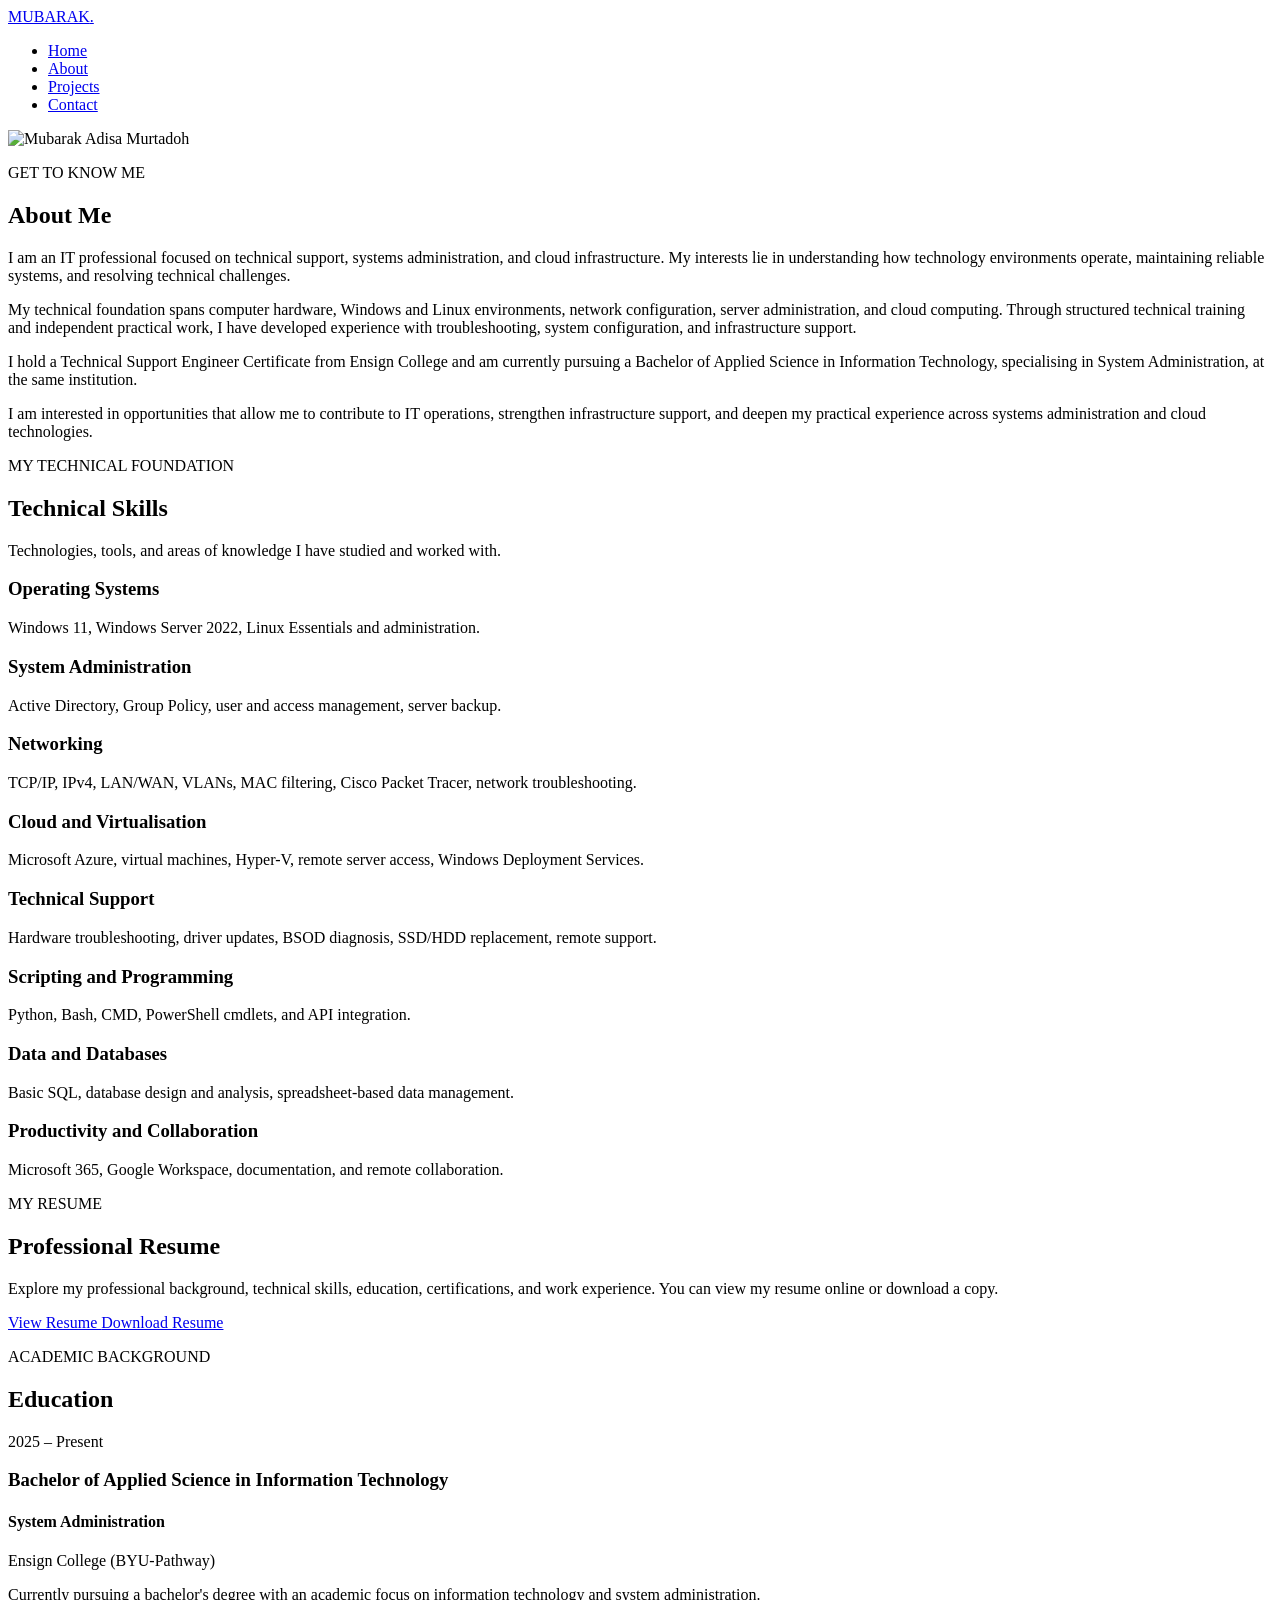
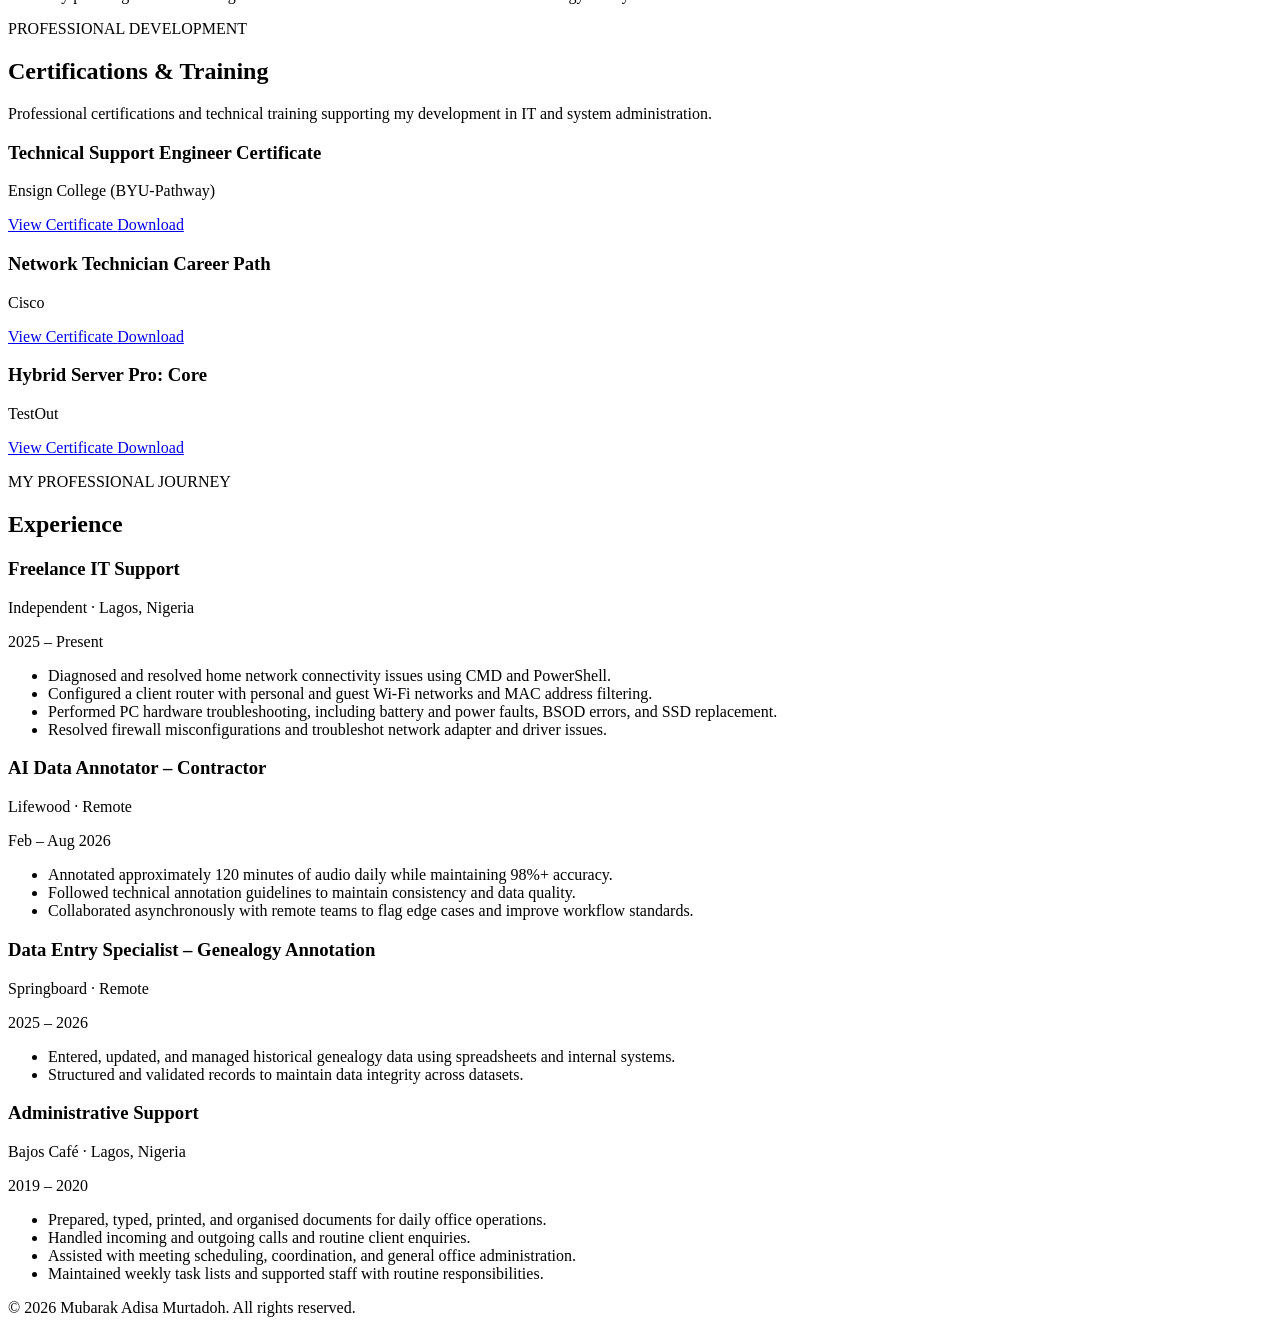
==== about.html @ 5ef5fb61 "Replace old portfolio with redesigned multi-page website" ====
<!DOCTYPE html>
<html lang="en">

<head>
    <meta charset="UTF-8">
    <meta name="viewport" content="width=device-width, initial-scale=1.0">

    <meta name="description" content="Learn about Mubarak Adisa Murtadoh, his IT background, technical skills, education, and professional experience.">

    <title>About Me | Mubarak Adisa Murtadoh</title>

    <link rel="stylesheet" href="styles/style.css">
    <link rel="stylesheet" href="styles/about.css">
</head>

<body>

    <!-- Navigation -->
    <header class="site-header">
        <nav class="navbar">

            <a href="index.html" class="logo">
                MUBARAK<span>.</span>
            </a>

            <ul class="nav-links">
                <li><a href="index.html">Home</a></li>
                <li><a href="about.html" class="active">About</a></li>
                <li><a href="project.html">Projects</a></li>
                <li><a href="contact.html">Contact</a></li>
            </ul>

        </nav>
    </header>


    <main>

        <!-- About Introduction -->
        <section class="about-intro">

            <div class="about-image">

                <img
                    src="images/profile.jpeg"
                    alt="Mubarak Adisa Murtadoh"
                >

            </div>

            <div class="about-content">

                <p class="section-label">GET TO KNOW ME</p>

                <h1>About Me</h1>

            <p>
                I am an IT professional focused on technical support, systems
                administration, and cloud infrastructure. My interests lie in
                understanding how technology environments operate, maintaining
                reliable systems, and resolving technical challenges.
            </p>

            <p>
                My technical foundation spans computer hardware, Windows and Linux
                environments, network configuration, server administration, and
                cloud computing. Through structured technical training and
                independent practical work, I have developed experience with
                troubleshooting, system configuration, and infrastructure support.
            </p>

            <p>
                I hold a Technical Support Engineer Certificate from Ensign College
                and am currently pursuing a Bachelor of Applied Science in
                Information Technology, specialising in System Administration,
                at the same institution.
            </p>

            <p>
                I am interested in opportunities that allow me to contribute to
                IT operations, strengthen infrastructure support, and deepen my
                practical experience across systems administration and cloud
                technologies.
            </p>

            </div>

        </section>


        <!-- Technical Skills -->
        <section class="about-section skills-section">

            <div class="section-heading">

                <p class="section-label">MY TECHNICAL FOUNDATION</p>

                <h2>Technical Skills</h2>

                <p>
                    Technologies, tools, and areas of knowledge
                    I have studied and worked with.
                </p>

            </div>


            <div class="skills-grid">

                <div class="skill-card">
                    <h3>Operating Systems</h3>
                    <p>Windows 11, Windows Server 2022, Linux Essentials and administration.</p>
                </div>

                <div class="skill-card">
                    <h3>System Administration</h3>
                    <p>Active Directory, Group Policy, user and access management, server backup.</p>
                </div>

                <div class="skill-card">
                    <h3>Networking</h3>
                    <p>TCP/IP, IPv4, LAN/WAN, VLANs, MAC filtering, Cisco Packet Tracer, network troubleshooting.</p>
                </div>

                <div class="skill-card">
                    <h3>Cloud and Virtualisation</h3>
                    <p>Microsoft Azure, virtual machines, Hyper-V, remote server access, Windows Deployment Services.</p>
                </div>

                <div class="skill-card">
                    <h3>Technical Support</h3>
                    <p>Hardware troubleshooting, driver updates, BSOD diagnosis, SSD/HDD replacement, remote support.</p>
                </div>

                <div class="skill-card">
                    <h3>Scripting and Programming</h3>
                    <p>Python, Bash, CMD, PowerShell cmdlets, and API integration.</p>
                </div>

                <div class="skill-card">
                    <h3>Data and Databases</h3>
                    <p>Basic SQL, database design and analysis, spreadsheet-based data management.</p>
                </div>

                <div class="skill-card">
                    <h3>Productivity and Collaboration</h3>
                    <p>Microsoft 365, Google Workspace, documentation, and remote collaboration.</p>
                </div>

            </div>

        </section>

        <!-- RESUME SECTION -->
        <section class="resume-section">

            <div class="resume-content">
                <span class="section-label">MY RESUME</span>

                <h2>Professional Resume</h2>

                <p>
                    Explore my professional background, technical skills,
                    education, certifications, and work experience.
                    You can view my resume online or download a copy.
                </p>

                <div class="resume-buttons">

                    <a href="documents/Mubarak-Murtadoh-CV.pdf"
                    target="_blank"
                    class="resume-view-btn">
                        View Resume
                    </a>

                    <a href="documents/Mubarak-Murtadoh-CV.pdf"
                    download="Mubarak-Murtadoh-CV.pdf"
                    class="resume-download-btn">
                        Download Resume
                    </a>

                </div>
            </div>

        </section>

            <!-- Education -->
        <section class="about-section education-section">

            <div class="section-heading">

                <p class="section-label">ACADEMIC BACKGROUND</p>

                <h2>Education</h2>

            </div>


            <div class="timeline">

                <div class="timeline-item">

                    <span class="timeline-date">2025 – Present</span>

                    <h3>Bachelor of Applied Science in Information Technology</h3>

                    <h4>System Administration</h4>

                    <p>Ensign College (BYU-Pathway)</p>

                    <p>
                        Currently pursuing a bachelor's degree with
                        an academic focus on information technology
                        and system administration.
                    </p>

                </div>

            </div>

        </section>


            <!-- CERTIFICATIONS SECTION -->
        <section class="certifications-section">

            <div class="section-heading">
                <span class="section-label">PROFESSIONAL DEVELOPMENT</span>
                <h2>Certifications & Training</h2>

                <p>
                    Professional certifications and technical training
                    supporting my development in IT and system administration.
                </p>
            </div>

            <div class="certifications-grid">

                <!-- ENSIGN CERTIFICATE -->
                <div class="certification-card">

                    <h3>Technical Support Engineer Certificate</h3>
                    <p>Ensign College (BYU-Pathway)</p>

                    <div class="certificate-actions">

                        <a
                            href="documents/certificates/Ensign-Technical-Support-Engineer.pdf"
                            target="_blank"
                            rel="noopener noreferrer"
                            class="certificate-view-btn">
                            View Certificate
                        </a>

                        <a
                            href="documents/certificates/Ensign-Technical-Support-Engineer.pdf"
                            download="Ensign-Technical-Support-Engineer.pdf">
                            Download
                        </a>

                    </div>
                </div>


                <!-- CISCO CERTIFICATE -->
                <div class="certification-card">

                    <h3>Network Technician Career Path</h3>
                    <p>Cisco</p>

                    <div class="certificate-actions">

                        <a
                            href="documents/certificates/Cisco-Network-Technician.pdf"
                            target="_blank"
                            rel="noopener noreferrer"
                            class="certificate-view-btn">
                            View Certificate
                        </a>

                        <a
                            href="documents/certificates/Cisco-Network-Technician.pdf"
                            download="Cisco-Network-Technician.pdf">
                            Download
                        </a>

                    </div>
                </div>


                <!-- TESTOUT CERTIFICATE -->
                <div class="certification-card">

                    <h3>Hybrid Server Pro: Core</h3>
                    <p>TestOut</p>

                    <div class="certificate-actions">

                        <a
                            href="documents/certificates/TestOut-Hybrid-Server-Pro.pdf"
                            target="_blank"
                            rel="noopener noreferrer"
                            class="certificate-view-btn">
                            View Certificate
                        </a>

                        <a
                            href="documents/certificates/TestOut-Hybrid-Server-Pro.pdf"
                            download="TestOut-Hybrid-Server-Pro.pdf">
                            Download
                        </a>

                    </div>
                </div>

            </div>

        </section>

        <!-- Professional Experience -->
        <section class="about-section experience-section">

            <div class="section-heading">

                <p class="section-label">MY PROFESSIONAL JOURNEY</p>

                <h2>Experience</h2>

            </div>


            <div class="experience-list">

                <article class="experience-card">

                    <div class="experience-heading">

                        <div>
                            <h3>Freelance IT Support</h3>
                            <p>Independent · Lagos, Nigeria</p>
                        </div>

                        <span>2025 – Present</span>

                    </div>

                    <ul>
                        <li>Diagnosed and resolved home network connectivity issues using CMD and PowerShell.</li>

                        <li>Configured a client router with personal and guest Wi-Fi networks and MAC address filtering.</li>

                        <li>Performed PC hardware troubleshooting, including battery and power faults, BSOD errors, and SSD replacement.</li>

                        <li>Resolved firewall misconfigurations and troubleshot network adapter and driver issues.</li>
                    </ul>

                </article>


                <article class="experience-card">

                    <div class="experience-heading">

                        <div>
                            <h3>AI Data Annotator – Contractor</h3>
                            <p>Lifewood · Remote</p>
                        </div>

                        <span>Feb – Aug 2026</span>

                    </div>

                    <ul>
                        <li>Annotated approximately 120 minutes of audio daily while maintaining 98%+ accuracy.</li>

                        <li>Followed technical annotation guidelines to maintain consistency and data quality.</li>

                        <li>Collaborated asynchronously with remote teams to flag edge cases and improve workflow standards.</li>
                    </ul>

                </article>


                <article class="experience-card">

                    <div class="experience-heading">

                        <div>
                            <h3>Data Entry Specialist – Genealogy Annotation</h3>
                            <p>Springboard · Remote</p>
                        </div>

                        <span>2025 – 2026</span>

                    </div>

                    <ul>
                        <li>Entered, updated, and managed historical genealogy data using spreadsheets and internal systems.</li>

                        <li>Structured and validated records to maintain data integrity across datasets.</li>
                    </ul>

                </article>


                <article class="experience-card">

                    <div class="experience-heading">

                        <div>
                            <h3>Administrative Support</h3>
                            <p>Bajos Café · Lagos, Nigeria</p>
                        </div>

                        <span>2019 – 2020</span>

                    </div>

                    <ul>
                        <li>Prepared, typed, printed, and organised documents for daily office operations.</li>

                        <li>Handled incoming and outgoing calls and routine client enquiries.</li>

                        <li>Assisted with meeting scheduling, coordination, and general office administration.</li>

                        <li>Maintained weekly task lists and supported staff with routine responsibilities.</li>
                    </ul>

                </article>

            </div>

        </section>

    </main>


    <!-- Footer -->
    <footer class="site-footer">

        <p>
            &copy; 2026 Mubarak Adisa Murtadoh.
            All rights reserved.
        </p>

    </footer>
    <!-- CERTIFICATE VIEWER -->
<dialog id="certificateDialog" class="certificate-dialog">

    <div class="certificate-dialog-header">

        <h2>Certificate Preview</h2>

        <button
            type="button"
            id="closeCertificate"
            aria-label="Close certificate">
            &times;
        </button>

    </div>

    <iframe
        id="certificateFrame"
        src=""
        title="Certificate Preview">
    </iframe>

    <div class="certificate-dialog-footer">

        <a
            id="certificateDownload"
            href=""
            download>
            Download Certificate
        </a>

    </div>

</dialog>

<script src="script/certificates.js" defer></script>

</body>
</html>
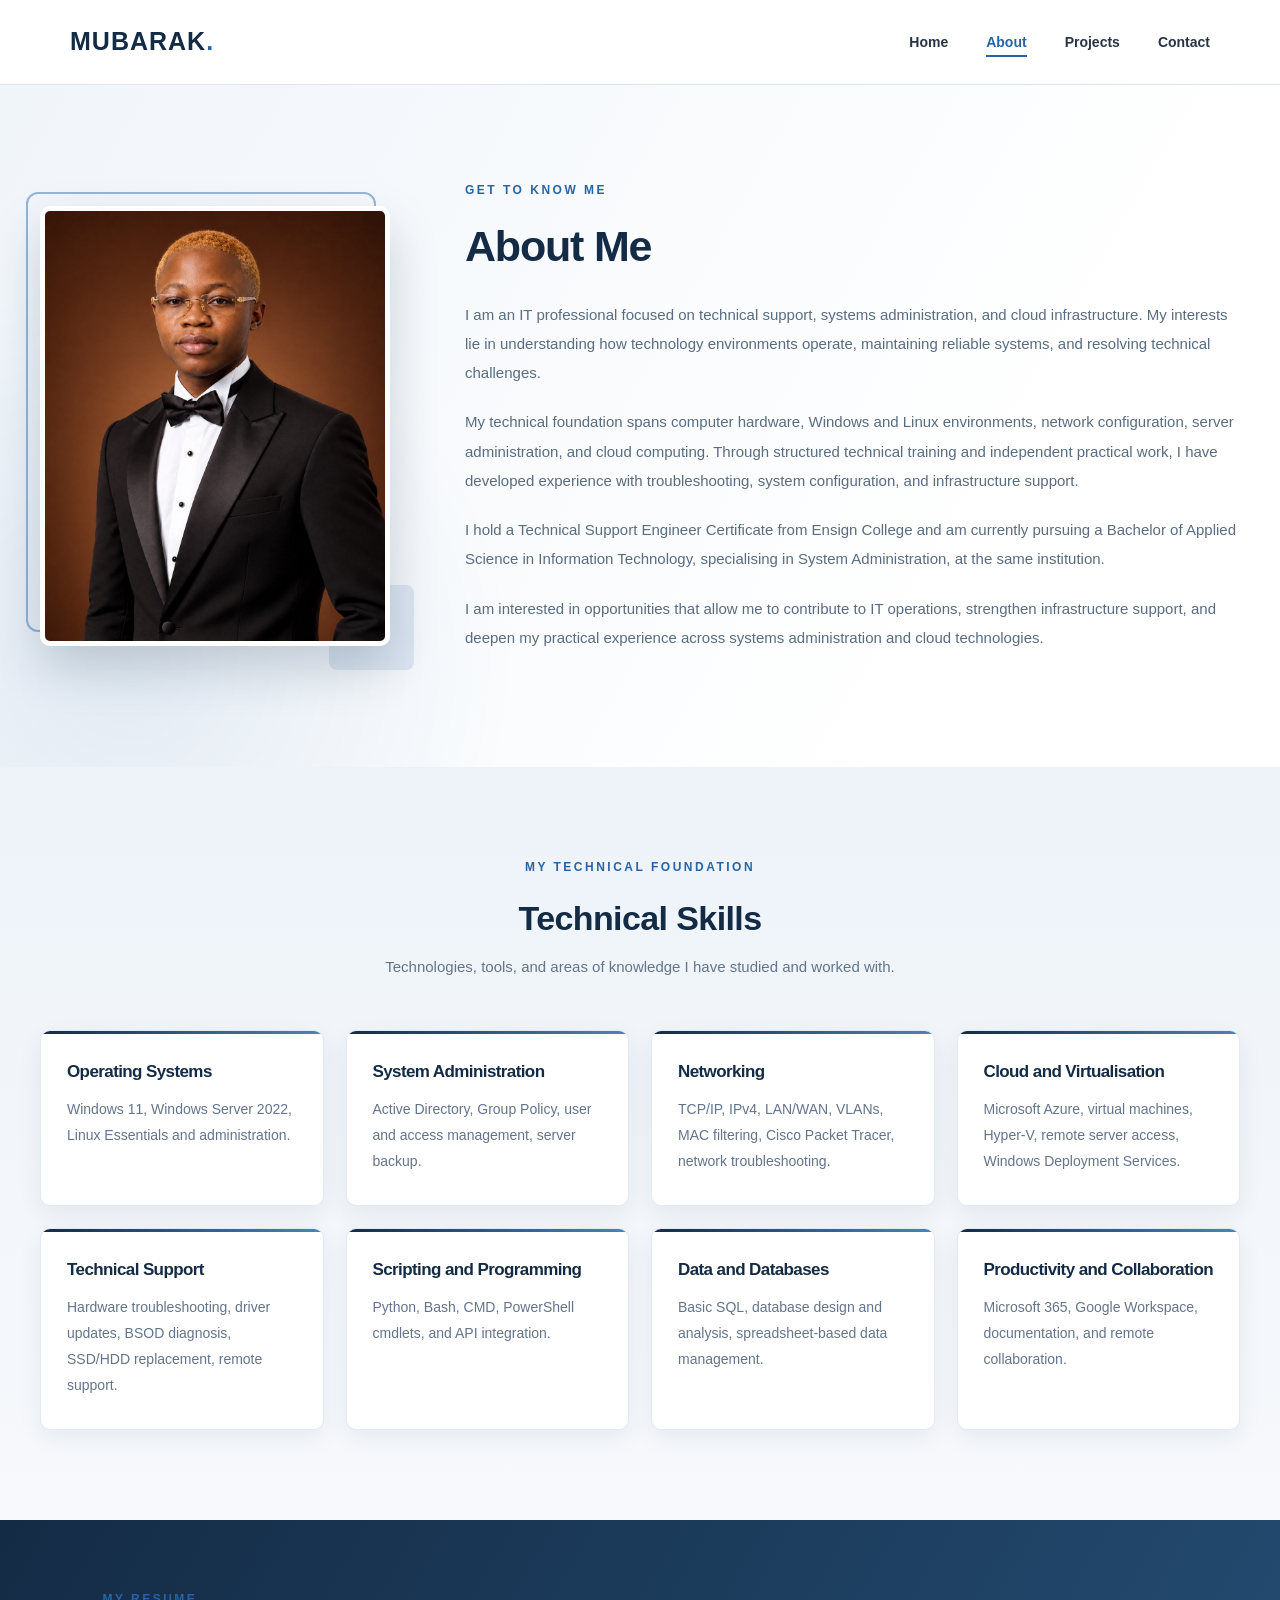
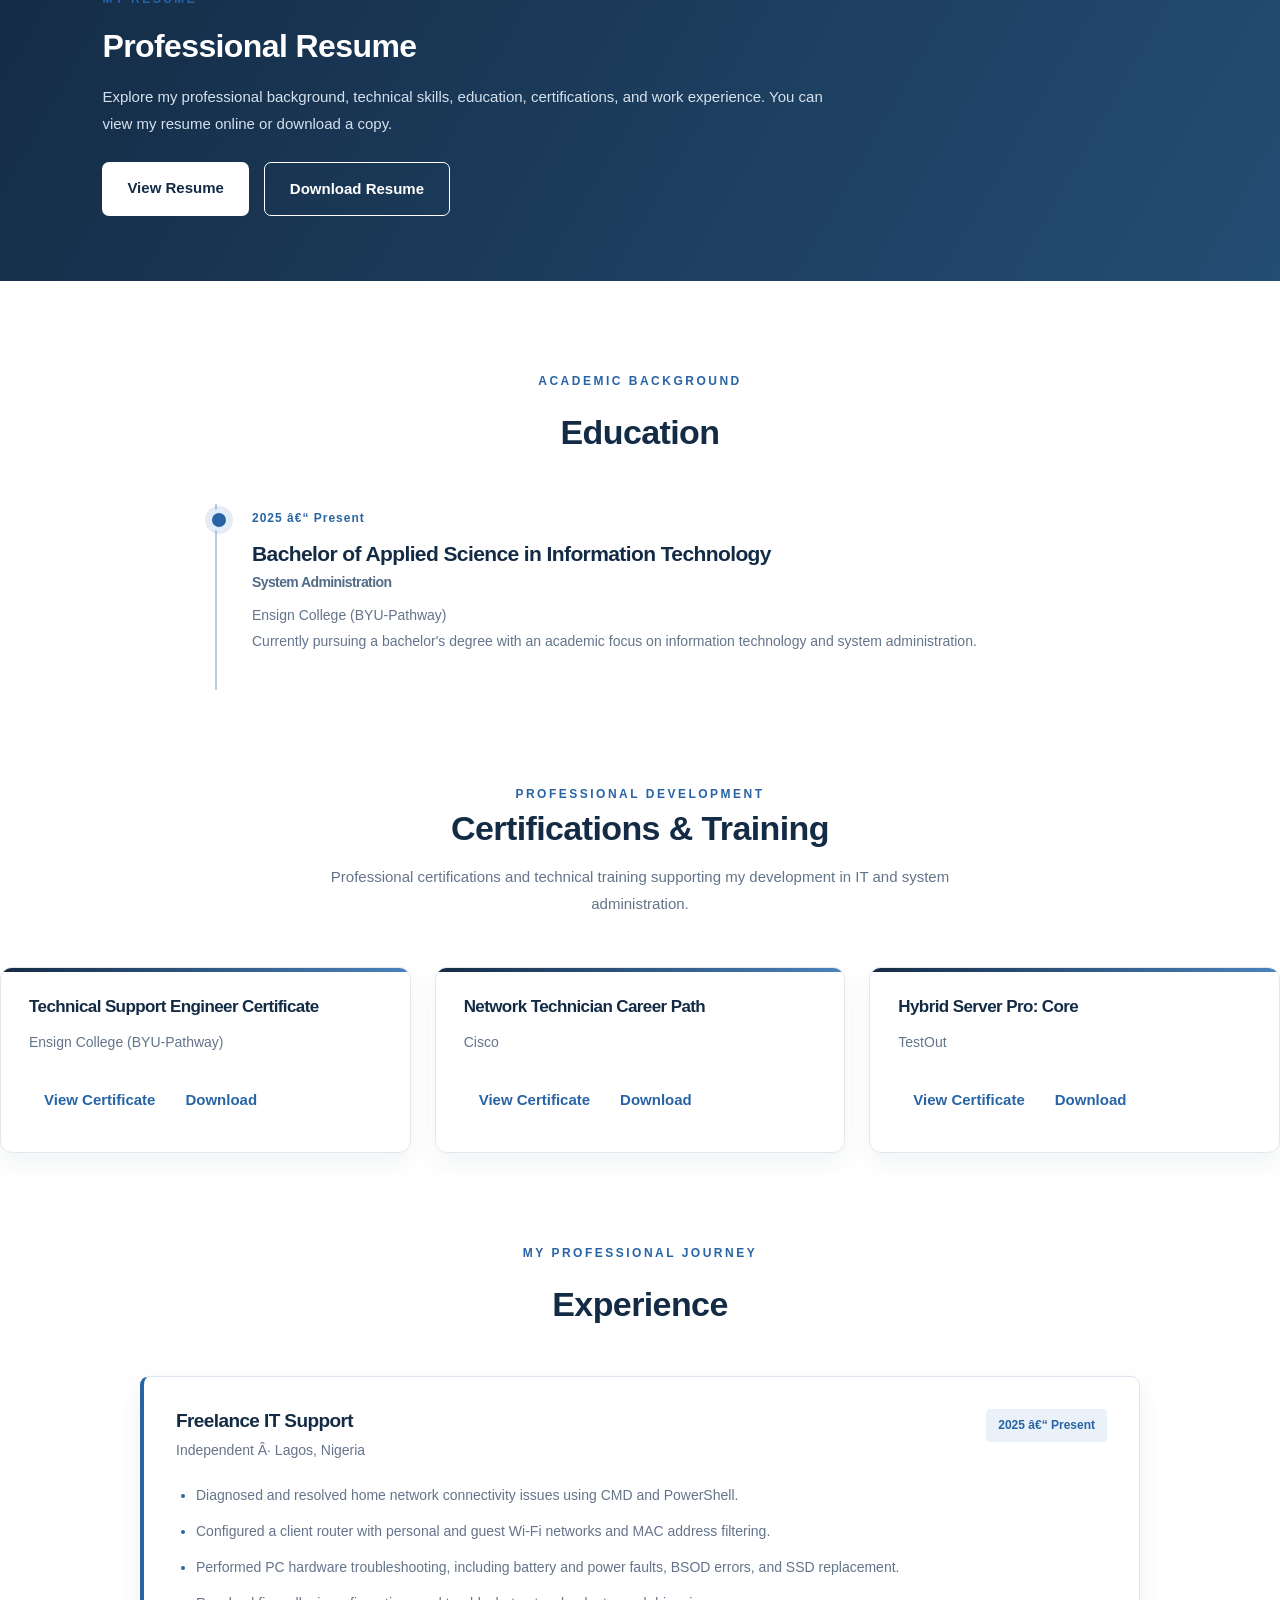
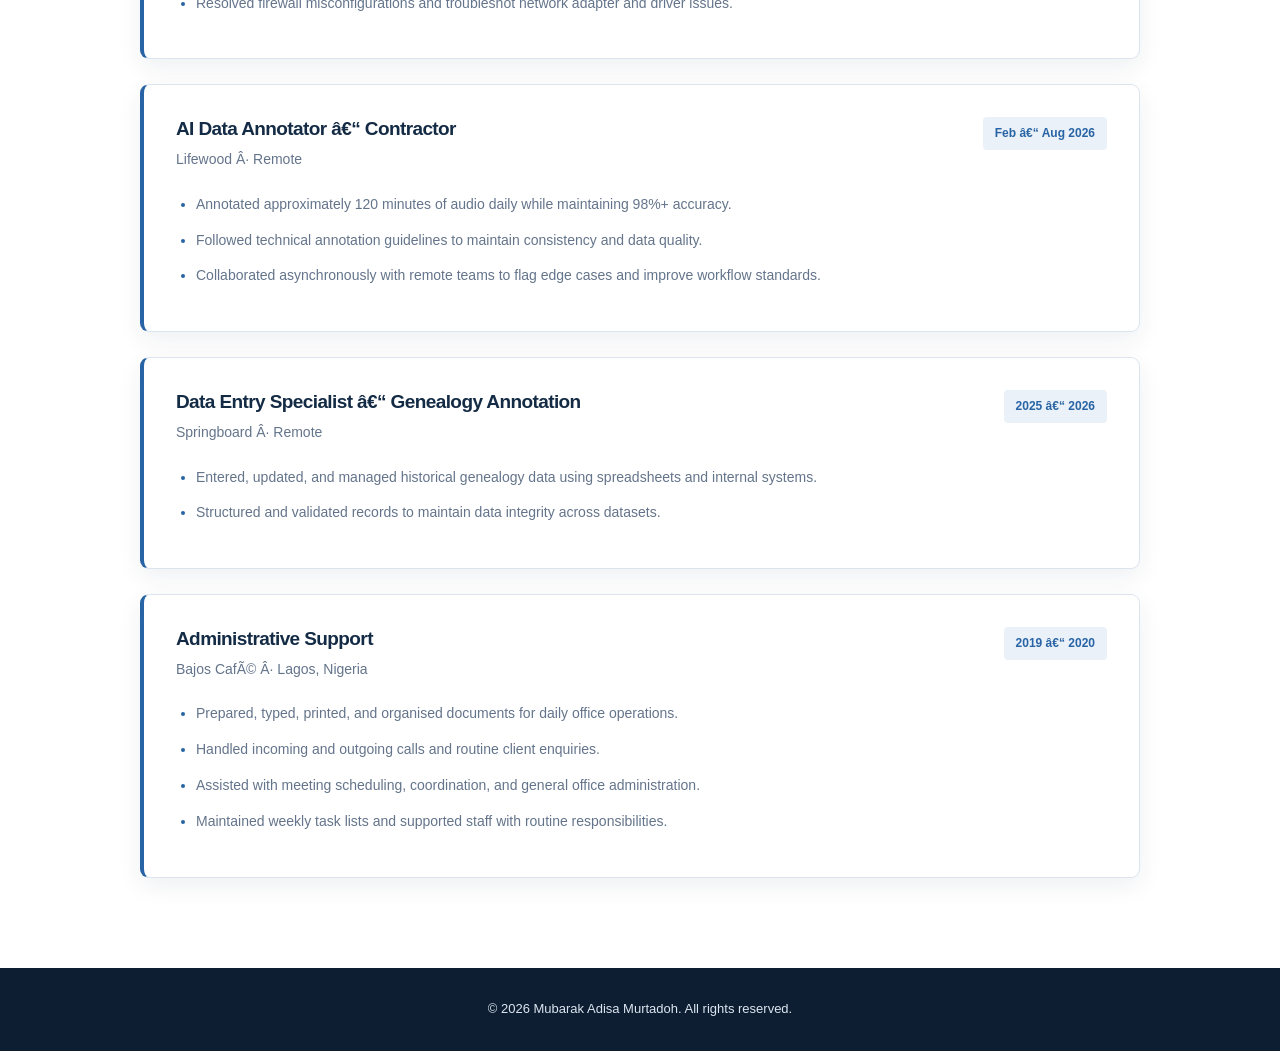
==== commit ab590baf: "Fix asset paths for GitHub Pages" ====
--- a/about.html
+++ b/about.html
@@ -1,4 +1,4 @@
-<!DOCTYPE html>
+﻿<!DOCTYPE html>
 <html lang="en">
 
 <head>
@@ -9,8 +9,8 @@
 
     <title>About Me | Mubarak Adisa Murtadoh</title>
 
-    <link rel="stylesheet" href="styles/style.css">
-    <link rel="stylesheet" href="styles/about.css">
+    <link rel="stylesheet" href="Styles/style.css">
+    <link rel="stylesheet" href="Styles/about.css">
 </head>
 
 <body>
@@ -42,7 +42,7 @@
             <div class="about-image">
 
                 <img
-                    src="images/profile.jpeg"
+                    src="Images/profile.jpeg"
                     alt="Mubarak Adisa Murtadoh"
                 >
 
@@ -200,7 +200,7 @@
 
                 <div class="timeline-item">
 
-                    <span class="timeline-date">2025 – Present</span>
+                    <span class="timeline-date">2025 â€“ Present</span>
 
                     <h3>Bachelor of Applied Science in Information Technology</h3>
 
@@ -337,10 +337,10 @@
 
                         <div>
                             <h3>Freelance IT Support</h3>
-                            <p>Independent · Lagos, Nigeria</p>
+                            <p>Independent Â· Lagos, Nigeria</p>
                         </div>
 
-                        <span>2025 – Present</span>
+                        <span>2025 â€“ Present</span>
 
                     </div>
 
@@ -362,11 +362,11 @@
                     <div class="experience-heading">
 
                         <div>
-                            <h3>AI Data Annotator – Contractor</h3>
-                            <p>Lifewood · Remote</p>
+                            <h3>AI Data Annotator â€“ Contractor</h3>
+                            <p>Lifewood Â· Remote</p>
                         </div>
 
-                        <span>Feb – Aug 2026</span>
+                        <span>Feb â€“ Aug 2026</span>
 
                     </div>
 
@@ -386,11 +386,11 @@
                     <div class="experience-heading">
 
                         <div>
-                            <h3>Data Entry Specialist – Genealogy Annotation</h3>
-                            <p>Springboard · Remote</p>
+                            <h3>Data Entry Specialist â€“ Genealogy Annotation</h3>
+                            <p>Springboard Â· Remote</p>
                         </div>
 
-                        <span>2025 – 2026</span>
+                        <span>2025 â€“ 2026</span>
 
                     </div>
 
@@ -409,10 +409,10 @@
 
                         <div>
                             <h3>Administrative Support</h3>
-                            <p>Bajos Café · Lagos, Nigeria</p>
+                            <p>Bajos CafÃ© Â· Lagos, Nigeria</p>
                         </div>
 
-                        <span>2019 – 2020</span>
+                        <span>2019 â€“ 2020</span>
 
                     </div>
 
@@ -479,7 +479,7 @@
 
 </dialog>
 
-<script src="script/certificates.js" defer></script>
+<script src="Scripts/certificates.js" defer></script>
 
 </body>
-</html>+</html>
--- a/Styles/style.css
+++ b/Styles/style.css
@@ -0,0 +1,464 @@
+/* =========================================
+   GLOBAL RESET AND DESIGN SYSTEM
+========================================= */
+
+@import url('https://fonts.googleapis.com/css2?family=Inter:wght@400;500;600;700&family=Manrope:wght@400;500;600;700;800&display=swap');
+
+* {
+    margin: 0;
+    padding: 0;
+    box-sizing: border-box;
+}
+
+:root {
+    --navy: #142b45;
+    --deep-navy: #0d1e32;
+    --blue: #2864a5;
+    --accent-blue: #4b83bd;
+    --light-blue: #eaf1f8;
+    --pale-blue: #f1f6fb;
+    --white: #ffffff;
+    --background: #f5f8fc;
+    --text: #263445;
+    --muted: #64748b;
+    --border: #dce5ef;
+
+    --shadow: 0 15px 40px rgba(20, 43, 69, 0.09);
+    --soft-shadow: 0 8px 25px rgba(20, 43, 69, 0.07);
+}
+
+html {
+    scroll-behavior: smooth;
+}
+
+body {
+    font-family: 'Inter', sans-serif;
+    background: var(--white);
+    color: var(--text);
+    line-height: 1.75;
+    font-size: 15px;
+}
+
+h1, h2, h3, h4 {
+    font-family: 'Manrope', sans-serif;
+    line-height: 1.3;
+    letter-spacing: -0.6px;
+}
+
+a {
+    transition: all 0.25s ease;
+}
+
+
+/* =========================================
+   NAVIGATION
+========================================= */
+
+.site-header {
+    background: rgba(255, 255, 255, 0.96);
+    border-bottom: 1px solid var(--border);
+    position: sticky;
+    top: 0;
+    z-index: 1000;
+    backdrop-filter: blur(12px);
+}
+
+.navbar {
+    max-width: 1200px;
+    margin: auto;
+    padding: 20px 30px;
+
+    display: flex;
+    justify-content: space-between;
+    align-items: center;
+}
+
+.logo {
+    color: var(--navy);
+    font-family: 'Manrope', sans-serif;
+    font-size: 25px;
+    font-weight: 800;
+    text-decoration: none;
+    letter-spacing: 1px;
+}
+
+.logo span {
+    color: var(--blue);
+}
+
+.nav-links {
+    display: flex;
+    gap: 38px;
+    list-style: none;
+}
+
+.nav-links a {
+    color: var(--text);
+    text-decoration: none;
+    font-size: 14px;
+    font-weight: 600;
+    position: relative;
+    padding-bottom: 7px;
+}
+
+.nav-links a::after {
+    content: "";
+    position: absolute;
+    left: 0;
+    bottom: 0;
+    width: 0;
+    height: 2px;
+    background: var(--blue);
+    transition: width 0.25s ease;
+}
+
+.nav-links a:hover,
+.nav-links a.active {
+    color: var(--blue);
+}
+
+.nav-links a:hover::after,
+.nav-links a.active::after {
+    width: 100%;
+}
+
+
+/* =========================================
+   HOMEPAGE HERO
+========================================= */
+
+.hero {
+    max-width: none;
+    margin: auto;
+
+    padding: 105px max(30px, calc((100vw - 1200px) / 2));
+
+    display: flex;
+    align-items: center;
+    justify-content: space-between;
+    gap: 80px;
+
+    background:
+        radial-gradient(circle at 85% 20%,
+        rgba(75, 131, 189, 0.12), transparent 30%),
+        linear-gradient(115deg, #ffffff 35%, #f0f5fb 100%);
+
+    position: relative;
+    overflow: hidden;
+}
+
+.hero::before {
+    content: "";
+    position: absolute;
+    width: 330px;
+    height: 330px;
+    border: 1px solid rgba(40, 100, 165, 0.12);
+    border-radius: 50%;
+    right: -100px;
+    top: -130px;
+}
+
+.hero-content {
+    flex: 1;
+    position: relative;
+    z-index: 2;
+}
+
+.intro-label,
+.section-label {
+    color: var(--blue);
+    font-size: 12px;
+    font-weight: 800;
+    letter-spacing: 2.5px;
+    margin-bottom: 18px;
+    text-transform: uppercase;
+}
+
+.hero h1 {
+    color: var(--navy);
+    font-size: clamp(38px, 4vw, 54px);
+    font-weight: 800;
+    line-height: 1.2;
+    margin-bottom: 20px;
+    letter-spacing: -1.8px;
+}
+
+.hero h1 span {
+    color: var(--blue);
+}
+
+.hero h2 {
+    font-size: 19px;
+    font-weight: 600;
+    color: #526b86;
+    margin-bottom: 27px;
+}
+
+.hero-description {
+    max-width: 650px;
+    font-size: 15px;
+    line-height: 1.9;
+    color: #596c80;
+    margin-bottom: 32px;
+}
+
+.hero-buttons {
+    display: flex;
+    flex-wrap: wrap;
+    gap: 15px;
+}
+
+.btn {
+    display: inline-block;
+    padding: 14px 27px;
+    border-radius: 5px;
+    text-decoration: none;
+    font-size: 14px;
+    font-weight: 700;
+    transition: all 0.25s ease;
+}
+
+.btn-primary {
+    background: var(--navy);
+    color: var(--white);
+    box-shadow: 0 7px 18px rgba(20, 43, 69, 0.17);
+}
+
+.btn-primary:hover {
+    background: var(--blue);
+    transform: translateY(-3px);
+    box-shadow: 0 12px 24px rgba(40, 100, 165, 0.2);
+}
+
+.btn-secondary {
+    border: 1px solid var(--navy);
+    color: var(--navy);
+    background: transparent;
+}
+
+.btn-secondary:hover {
+    background: var(--light-blue);
+    transform: translateY(-3px);
+}
+
+.hero-location {
+    color: var(--muted);
+    font-size: 13px;
+    margin-top: 28px;
+}
+
+
+/* =========================================
+   HOMEPAGE PROFILE IMAGE
+========================================= */
+
+.hero-image {
+    flex: 0 0 350px;
+    position: relative;
+    z-index: 2;
+}
+
+.hero-image::before {
+    content: "";
+    position: absolute;
+    inset: -15px 15px 15px -15px;
+    border: 2px solid rgba(40, 100, 165, 0.45);
+    border-radius: 12px;
+    z-index: -1;
+}
+
+.hero-image::after {
+    content: "";
+    position: absolute;
+    width: 75px;
+    height: 75px;
+    background: var(--blue);
+    opacity: 0.12;
+    right: -22px;
+    bottom: -22px;
+    border-radius: 8px;
+    z-index: -2;
+}
+
+.hero-image img {
+    display: block;
+    width: 100%;
+    height: 430px;
+    object-fit: cover;
+    object-position: center top;
+    border-radius: 10px;
+    border: 5px solid var(--white);
+    box-shadow: 0 22px 50px rgba(20, 43, 69, 0.2);
+}
+
+
+/* =========================================
+   TECHNICAL FOCUS SECTION
+========================================= */
+
+.focus-section {
+    background: linear-gradient(180deg, #edf3f9, #f7f9fc);
+    padding: 90px 30px;
+    position: relative;
+}
+
+.section-heading {
+    text-align: center;
+    max-width: 680px;
+    margin: 0 auto 50px;
+}
+
+.section-heading h2 {
+    color: var(--navy);
+    font-size: 34px;
+    font-weight: 800;
+    margin-bottom: 13px;
+}
+
+.section-heading > p:last-child {
+    color: var(--muted);
+    line-height: 1.8;
+}
+
+.focus-grid {
+    max-width: 1200px;
+    margin: auto;
+
+    display: grid;
+    grid-template-columns: repeat(4, 1fr);
+    gap: 22px;
+}
+
+.focus-card {
+    background: var(--white);
+    padding: 32px 27px;
+    border: 1px solid #e1e9f2;
+    border-radius: 10px;
+    box-shadow: var(--soft-shadow);
+    transition: all 0.3s ease;
+    position: relative;
+    overflow: hidden;
+}
+
+.focus-card::before {
+    content: "";
+    position: absolute;
+    top: 0;
+    left: 0;
+    width: 100%;
+    height: 3px;
+    background: linear-gradient(90deg, var(--navy), var(--accent-blue));
+}
+
+.focus-card:hover {
+    transform: translateY(-7px);
+    box-shadow: var(--shadow);
+    border-color: #c7d8e9;
+}
+
+.focus-card h3 {
+    color: var(--navy);
+    font-size: 17px;
+    font-weight: 800;
+    margin-bottom: 13px;
+}
+
+.focus-card p {
+    color: var(--muted);
+    font-size: 14px;
+    line-height: 1.8;
+}
+
+
+/* =========================================
+   FOOTER
+========================================= */
+
+.site-footer {
+    text-align: center;
+    padding: 30px;
+    background: var(--deep-navy);
+    color: #dce6f1;
+    font-size: 13px;
+}
+
+
+/* =========================================
+   RESPONSIVE DESIGN
+========================================= */
+
+@media (max-width: 950px) {
+
+    .hero {
+        gap: 45px;
+    }
+
+    .hero-image {
+        flex-basis: 290px;
+    }
+
+    .hero h1 {
+        font-size: 39px;
+    }
+
+    .focus-grid {
+        grid-template-columns: repeat(2, 1fr);
+    }
+}
+
+@media (max-width: 650px) {
+
+    .navbar {
+        flex-direction: column;
+        gap: 15px;
+    }
+
+    .nav-links {
+        gap: 20px;
+        flex-wrap: wrap;
+        justify-content: center;
+    }
+
+    .hero {
+        flex-direction: column-reverse;
+        padding: 65px 25px;
+        text-align: center;
+    }
+
+    .hero-image {
+        width: 260px;
+        flex-basis: auto;
+    }
+
+    .hero-image img {
+        height: 320px;
+    }
+
+    .hero h1 {
+        font-size: 34px;
+    }
+
+    .hero h2 {
+        font-size: 16px;
+    }
+
+    .hero-buttons {
+        justify-content: center;
+    }
+
+    .hero-image::before {
+        inset: -10px 10px 10px -10px;
+    }
+
+    .focus-section {
+        padding: 65px 25px;
+    }
+
+    .focus-grid {
+        grid-template-columns: 1fr;
+    }
+
+    .section-heading h2 {
+        font-size: 28px;
+    }
+}
--- a/Styles/about.css
+++ b/Styles/about.css
@@ -0,0 +1,591 @@
+/* =========================================
+   ABOUT INTRODUCTION
+========================================= */
+
+.about-intro {
+    max-width: none;
+    margin: auto;
+
+    padding: 95px max(30px, calc((100vw - 1200px) / 2));
+
+    display: flex;
+    align-items: center;
+    gap: 75px;
+
+    background:
+        radial-gradient(circle at 10% 85%,
+        rgba(40, 100, 165, 0.09), transparent 30%),
+        linear-gradient(120deg, #f0f5fa, #ffffff 75%);
+}
+
+.about-image {
+    flex: 0 0 350px;
+    position: relative;
+    z-index: 1;
+}
+
+.about-image::before {
+    content: "";
+    position: absolute;
+    inset: -14px 14px 14px -14px;
+    border: 2px solid rgba(40, 100, 165, 0.45);
+    border-radius: 12px;
+    z-index: -1;
+}
+
+.about-image::after {
+    content: "";
+    position: absolute;
+    width: 85px;
+    height: 85px;
+    background: var(--blue);
+    opacity: 0.12;
+    right: -24px;
+    bottom: -24px;
+    border-radius: 8px;
+    z-index: -2;
+}
+
+.about-image img {
+    display: block;
+    width: 100%;
+    height: 440px;
+    object-fit: cover;
+    object-position: center top;
+    border-radius: 10px;
+    border: 5px solid var(--white);
+    box-shadow: 0 22px 50px rgba(20, 43, 69, 0.2);
+}
+
+.about-content {
+    flex: 1;
+}
+
+.about-content h1 {
+    color: var(--navy);
+    font-size: 43px;
+    font-weight: 800;
+    margin-bottom: 25px;
+    letter-spacing: -1.2px;
+}
+
+.about-content p:not(.section-label) {
+    color: #596c80;
+    font-size: 15px;
+    line-height: 1.95;
+    margin-bottom: 20px;
+}
+
+
+/* =========================================
+   GENERAL ABOUT SECTIONS
+========================================= */
+
+.about-section {
+    padding: 90px 30px;
+}
+
+.skills-section,
+.certification-section {
+    background: linear-gradient(180deg, #edf3f9, #f7f9fc);
+}
+
+.about-section:nth-of-type(even) {
+    background-color: var(--white);
+}
+
+
+/* =========================================
+   SKILLS
+========================================= */
+
+.skills-grid {
+    max-width: 1200px;
+    margin: auto;
+
+    display: grid;
+    grid-template-columns: repeat(4, 1fr);
+    gap: 22px;
+}
+
+.skill-card {
+    padding: 30px 26px;
+    background: var(--white);
+    border: 1px solid #e1e9f2;
+    border-radius: 10px;
+    box-shadow: var(--soft-shadow);
+    transition: all 0.3s ease;
+    position: relative;
+    overflow: hidden;
+}
+
+.skill-card::before {
+    content: "";
+    position: absolute;
+    top: 0;
+    left: 0;
+    width: 100%;
+    height: 3px;
+    background: linear-gradient(90deg, var(--navy), var(--accent-blue));
+}
+
+.skill-card:hover {
+    transform: translateY(-6px);
+    box-shadow: var(--shadow);
+    border-color: #c7d8e9;
+}
+
+.skill-card h3 {
+    color: var(--navy);
+    font-size: 17px;
+    font-weight: 800;
+    margin-bottom: 14px;
+}
+
+.skill-card p {
+    color: var(--muted);
+    font-size: 14px;
+    line-height: 1.85;
+}
+
+
+/* =========================================
+   EDUCATION TIMELINE
+========================================= */
+
+.timeline {
+    max-width: 850px;
+    margin: auto;
+    border-left: 2px solid #b7cce2;
+    padding-left: 35px;
+}
+
+.timeline-item {
+    position: relative;
+    padding: 0 0 35px;
+}
+
+.timeline-item::before {
+    content: "";
+    position: absolute;
+    width: 14px;
+    height: 14px;
+    background: var(--blue);
+    border: 4px solid #e3edf7;
+    border-radius: 50%;
+    left: -44px;
+    top: 5px;
+    box-shadow: 0 0 0 3px rgba(40, 100, 165, 0.12);
+}
+
+.timeline-date {
+    color: var(--blue);
+    font-size: 12px;
+    font-weight: 800;
+    letter-spacing: 1px;
+}
+
+.timeline-item h3 {
+    color: var(--navy);
+    font-size: 21px;
+    font-weight: 800;
+    margin: 10px 0 5px;
+}
+
+.timeline-item h4 {
+    color: #526b86;
+    font-weight: 600;
+    margin-bottom: 12px;
+    font-size: 14px;
+}
+
+.timeline-item p {
+    color: var(--muted);
+    font-size: 14px;
+    line-height: 1.85;
+}
+
+
+/* =========================================
+   CERTIFICATIONS
+========================================= */
+
+.certification-grid {
+    max-width: 1100px;
+    margin: auto;
+
+    display: grid;
+    grid-template-columns: repeat(3, 1fr);
+    gap: 22px;
+}
+
+.certification-card {
+    background: var(--white);
+    border: 1px solid #e1e9f2;
+    border-radius: 10px;
+    padding: 35px 28px;
+    box-shadow: var(--soft-shadow);
+    position: relative;
+    overflow: hidden;
+    transition: all 0.3s ease;
+}
+
+.certification-card::before {
+    content: "";
+    position: absolute;
+    top: 0;
+    left: 0;
+    height: 4px;
+    width: 100%;
+    background: linear-gradient(90deg, var(--navy), var(--accent-blue));
+}
+
+.certification-card:hover {
+    transform: translateY(-6px);
+    box-shadow: var(--shadow);
+}
+
+.certification-card h3 {
+    color: var(--navy);
+    font-size: 17px;
+    font-weight: 800;
+    margin-bottom: 13px;
+}
+
+.certification-card p {
+    color: var(--muted);
+    font-size: 14px;
+    line-height: 1.8;
+}
+
+
+/* =========================================
+   EXPERIENCE
+========================================= */
+
+.experience-list {
+    max-width: 1000px;
+    margin: auto;
+
+    display: flex;
+    flex-direction: column;
+    gap: 25px;
+}
+
+.experience-card {
+    padding: 32px;
+    background: var(--white);
+    border: 1px solid var(--border);
+    border-left: 4px solid var(--blue);
+    border-radius: 9px;
+    box-shadow: var(--soft-shadow);
+    transition: all 0.3s ease;
+}
+
+.experience-card:hover {
+    transform: translateX(5px);
+    box-shadow: var(--shadow);
+}
+
+.experience-heading {
+    display: flex;
+    justify-content: space-between;
+    align-items: flex-start;
+    gap: 20px;
+    margin-bottom: 20px;
+}
+
+.experience-heading h3 {
+    color: var(--navy);
+    font-size: 19px;
+    font-weight: 800;
+    margin-bottom: 5px;
+}
+
+.experience-heading p {
+    color: var(--muted);
+    font-size: 14px;
+}
+
+.experience-heading span {
+    color: var(--blue);
+    background: var(--light-blue);
+    padding: 6px 12px;
+    border-radius: 4px;
+    font-size: 12px;
+    font-weight: 700;
+    white-space: nowrap;
+}
+
+.experience-card ul {
+    padding-left: 20px;
+}
+
+.experience-card li {
+    color: var(--muted);
+    font-size: 14px;
+    line-height: 1.85;
+    margin-bottom: 10px;
+}
+
+.experience-card li::marker {
+    color: var(--blue);
+}
+
+
+/* =========================================
+   RESPONSIVE DESIGN
+========================================= */
+
+@media (max-width: 950px) {
+
+    .about-intro {
+        gap: 45px;
+    }
+
+    .about-image {
+        flex-basis: 280px;
+    }
+
+    .skills-grid {
+        grid-template-columns: repeat(2, 1fr);
+    }
+
+    .certification-grid {
+        grid-template-columns: 1fr;
+    }
+}
+
+@media (max-width: 650px) {
+
+    .about-intro {
+        flex-direction: column;
+        padding: 65px 25px;
+        text-align: center;
+    }
+
+    .about-image {
+        width: 260px;
+        flex-basis: auto;
+    }
+
+    .about-image img {
+        height: 330px;
+    }
+
+    .about-content h1 {
+        font-size: 34px;
+    }
+
+    .skills-grid {
+        grid-template-columns: 1fr;
+    }
+
+    .about-section {
+        padding: 65px 25px;
+    }
+
+    .experience-heading {
+        flex-direction: column;
+        gap: 10px;
+    }
+
+    .experience-card {
+        padding: 23px;
+    }
+
+    .experience-card:hover {
+        transform: none;
+    }
+}
+
+/* RESUME SECTION */
+
+.resume-section {
+    padding: 65px 8%;
+    background: linear-gradient(120deg, #142b45, #244d73);
+    color: white;
+}
+
+.resume-content {
+    max-width: 750px;
+}
+
+.resume-content h2 {
+    margin: 15px 0;
+    font-size: 2rem;
+}
+
+.resume-content p {
+    color: #d5e1ed;
+    line-height: 1.8;
+}
+
+.resume-buttons {
+    display: flex;
+    gap: 15px;
+    margin-top: 25px;
+    flex-wrap: wrap;
+}
+
+.resume-view-btn,
+.resume-download-btn {
+    display: inline-block;
+    padding: 13px 25px;
+    border-radius: 7px;
+    text-decoration: none;
+    font-weight: 700;
+}
+
+.resume-view-btn {
+    background: white;
+    color: #142b45;
+}
+
+.resume-download-btn {
+    border: 1px solid white;
+    color: white;
+}
+
+.resume-view-btn:hover {
+    background: #eaf1f8;
+}
+
+.resume-download-btn:hover {
+    background: rgba(255,255,255,0.12);
+}
+
+
+/* CERTIFICATION CARDS */
+
+.certifications-grid {
+    display: grid;
+    grid-template-columns: repeat(3, 1fr);
+    gap: 24px;
+}
+
+.certification-card {
+    padding: 28px;
+    background: white;
+    border: 1px solid #e2e8f0;
+    border-radius: 12px;
+    box-shadow: 0 10px 25px rgba(20,43,69,0.06);
+}
+
+.certification-card h3 {
+    color: #142b45;
+    margin-bottom: 12px;
+}
+
+.certification-card p {
+    color: #64748b;
+    margin-bottom: 22px;
+}
+
+.certificate-actions {
+    display: flex;
+    gap: 15px;
+    align-items: center;
+    flex-wrap: wrap;
+}
+
+.certificate-view-btn {
+    padding: 10px 15px;
+    background:white;
+    color: white;
+    border: none;
+    border-radius: 6px;
+    cursor: pointer;
+    font-weight: 600;
+}
+
+.certificate-actions a {
+    color: #2864a5;
+    font-weight: 600;
+    text-decoration: none;
+}
+
+.certificate-view-btn:hover {
+    background: #2864a5;
+    color: white;}
+
+.certificate-actions a:hover {
+    text-decoration: underline;
+}
+
+
+/* CERTIFICATE VIEWER */
+
+.certificate-dialog {
+    width: min(1000px, 92%);
+    height: 90vh;
+    padding: 0;
+    border: none;
+    border-radius: 12px;
+    box-shadow: 0 20px 60px rgba(0,0,0,0.3);
+}
+
+.certificate-dialog::backdrop {
+    background: rgba(10, 25, 40, 0.8);
+}
+
+.certificate-dialog-header {
+    display: flex;
+    justify-content: space-between;
+    align-items: center;
+    padding: 15px 22px;
+    background: #142b45;
+    color: white;
+}
+
+.certificate-dialog-header h2 {
+    font-size: 1.1rem;
+}
+
+#closeCertificate {
+    background: transparent;
+    border: none;
+    color: white;
+    font-size: 30px;
+    cursor: pointer;
+}
+
+.certificate-dialog iframe {
+    width: 100%;
+    height: calc(100% - 120px);
+    border: none;
+}
+
+.certificate-dialog-footer {
+    padding: 12px 22px;
+    text-align: right;
+}
+
+.certificate-dialog-footer a {
+    display: inline-block;
+    padding: 10px 18px;
+    background: #2864a5;
+    color: white;
+    text-decoration: none;
+    border-radius: 6px;
+}
+
+
+/* RESPONSIVE */
+
+@media (max-width: 850px) {
+    .certifications-grid {
+        grid-template-columns: repeat(2, 1fr);
+    }
+}
+
+@media (max-width: 600px) {
+    .certifications-grid {
+        grid-template-columns: 1fr;
+    }
+
+    .resume-buttons {
+        flex-direction: column;
+        align-items: flex-start;
+    }
+}
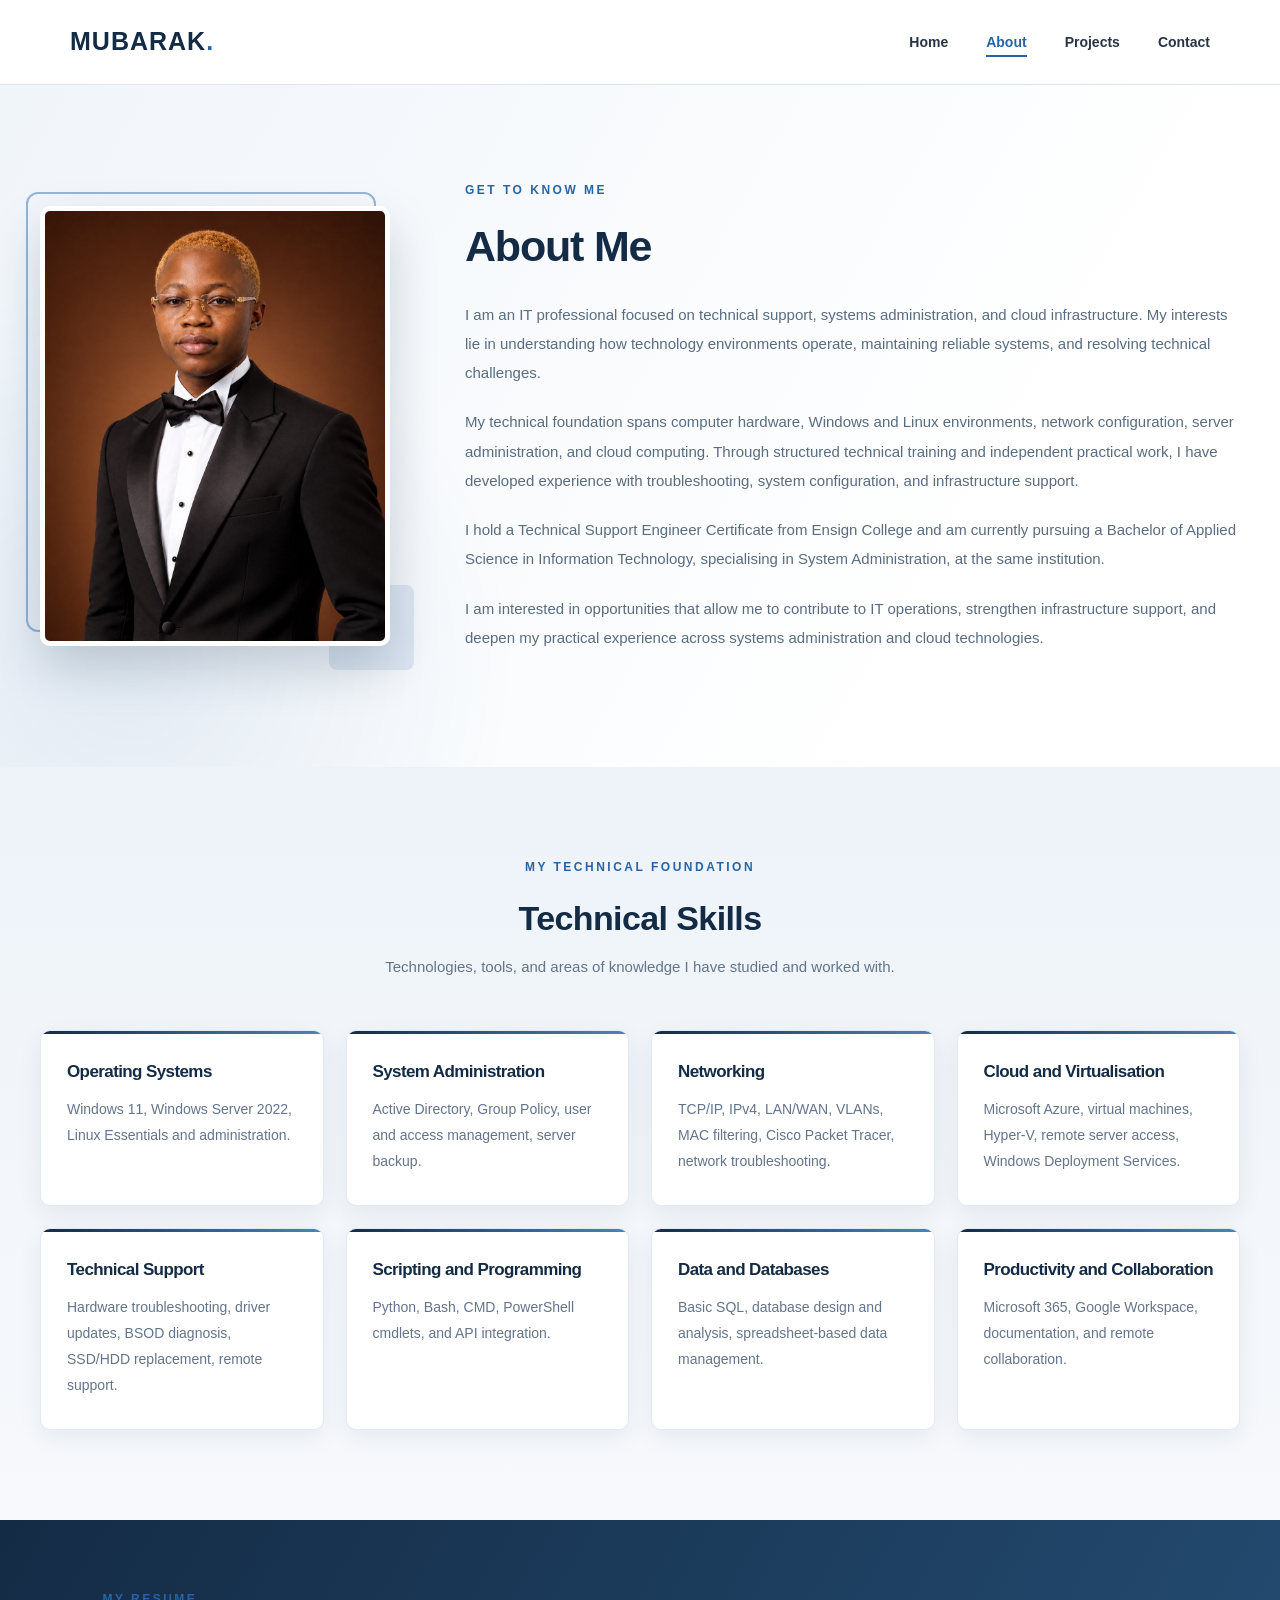
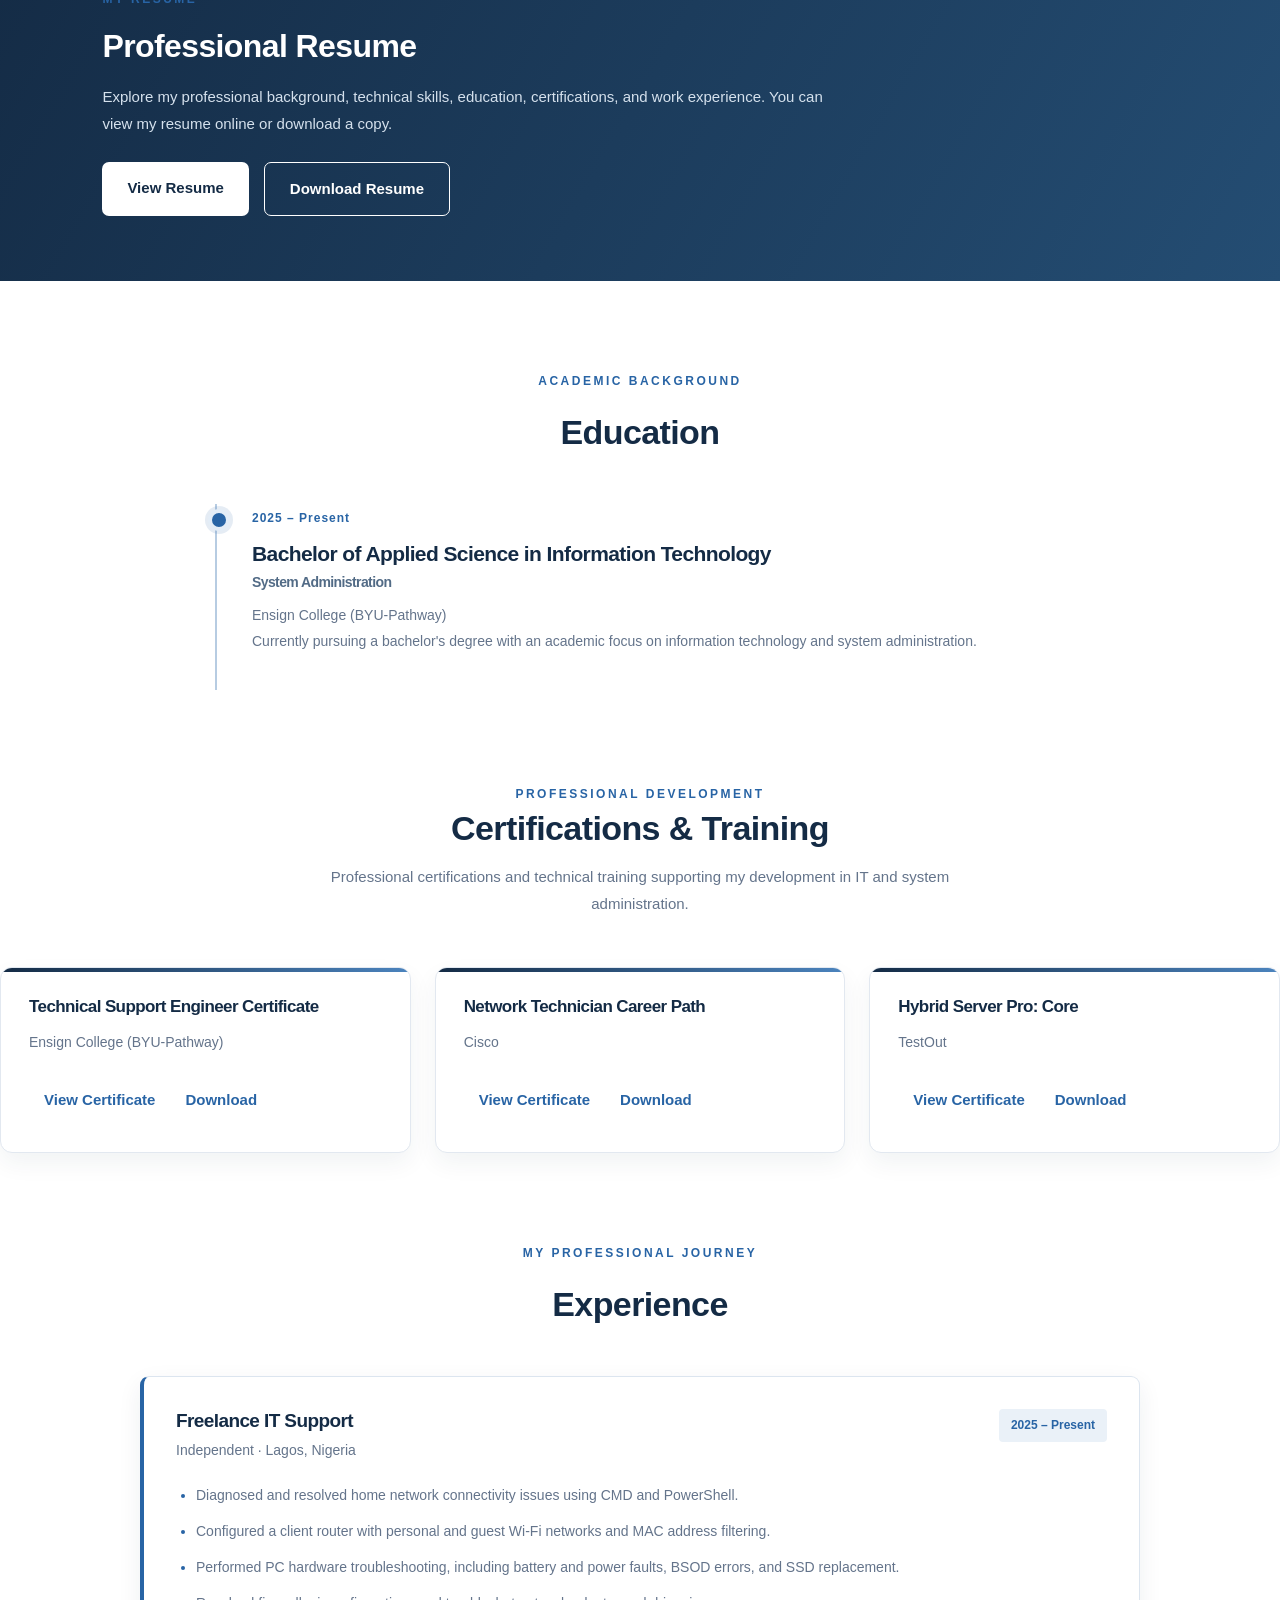
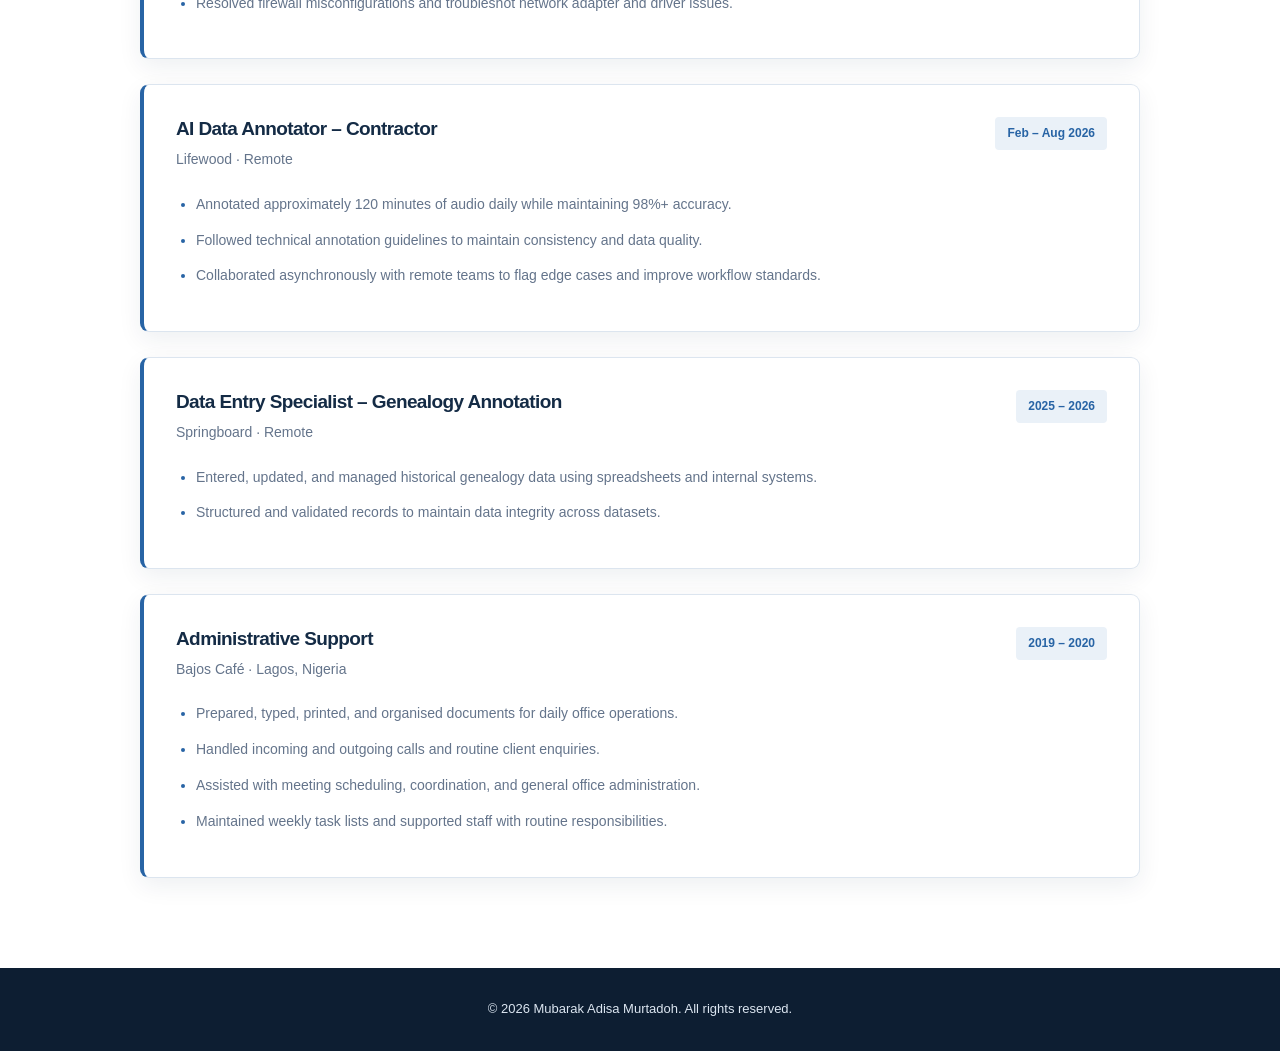
==== commit 4c8df51a: "Fix text encoding and formatting across portfolio" ====
--- a/about.html
+++ b/about.html
@@ -1,4 +1,4 @@
-﻿<!DOCTYPE html>
+<!DOCTYPE html>
 <html lang="en">
 
 <head>
@@ -200,7 +200,7 @@
 
                 <div class="timeline-item">
 
-                    <span class="timeline-date">2025 â€“ Present</span>
+                    <span class="timeline-date">2025 – Present</span>
 
                     <h3>Bachelor of Applied Science in Information Technology</h3>
 
@@ -337,10 +337,10 @@
 
                         <div>
                             <h3>Freelance IT Support</h3>
-                            <p>Independent Â· Lagos, Nigeria</p>
+                            <p>Independent · Lagos, Nigeria</p>
                         </div>
 
-                        <span>2025 â€“ Present</span>
+                        <span>2025 – Present</span>
 
                     </div>
 
@@ -362,11 +362,11 @@
                     <div class="experience-heading">
 
                         <div>
-                            <h3>AI Data Annotator â€“ Contractor</h3>
-                            <p>Lifewood Â· Remote</p>
+                            <h3>AI Data Annotator – Contractor</h3>
+                            <p>Lifewood · Remote</p>
                         </div>
 
-                        <span>Feb â€“ Aug 2026</span>
+                        <span>Feb – Aug 2026</span>
 
                     </div>
 
@@ -386,11 +386,11 @@
                     <div class="experience-heading">
 
                         <div>
-                            <h3>Data Entry Specialist â€“ Genealogy Annotation</h3>
-                            <p>Springboard Â· Remote</p>
+                            <h3>Data Entry Specialist – Genealogy Annotation</h3>
+                            <p>Springboard · Remote</p>
                         </div>
 
-                        <span>2025 â€“ 2026</span>
+                        <span>2025 – 2026</span>
 
                     </div>
 
@@ -409,10 +409,10 @@
 
                         <div>
                             <h3>Administrative Support</h3>
-                            <p>Bajos CafÃ© Â· Lagos, Nigeria</p>
+                            <p>Bajos Café · Lagos, Nigeria</p>
                         </div>
 
-                        <span>2019 â€“ 2020</span>
+                        <span>2019 – 2020</span>
 
                     </div>
 
